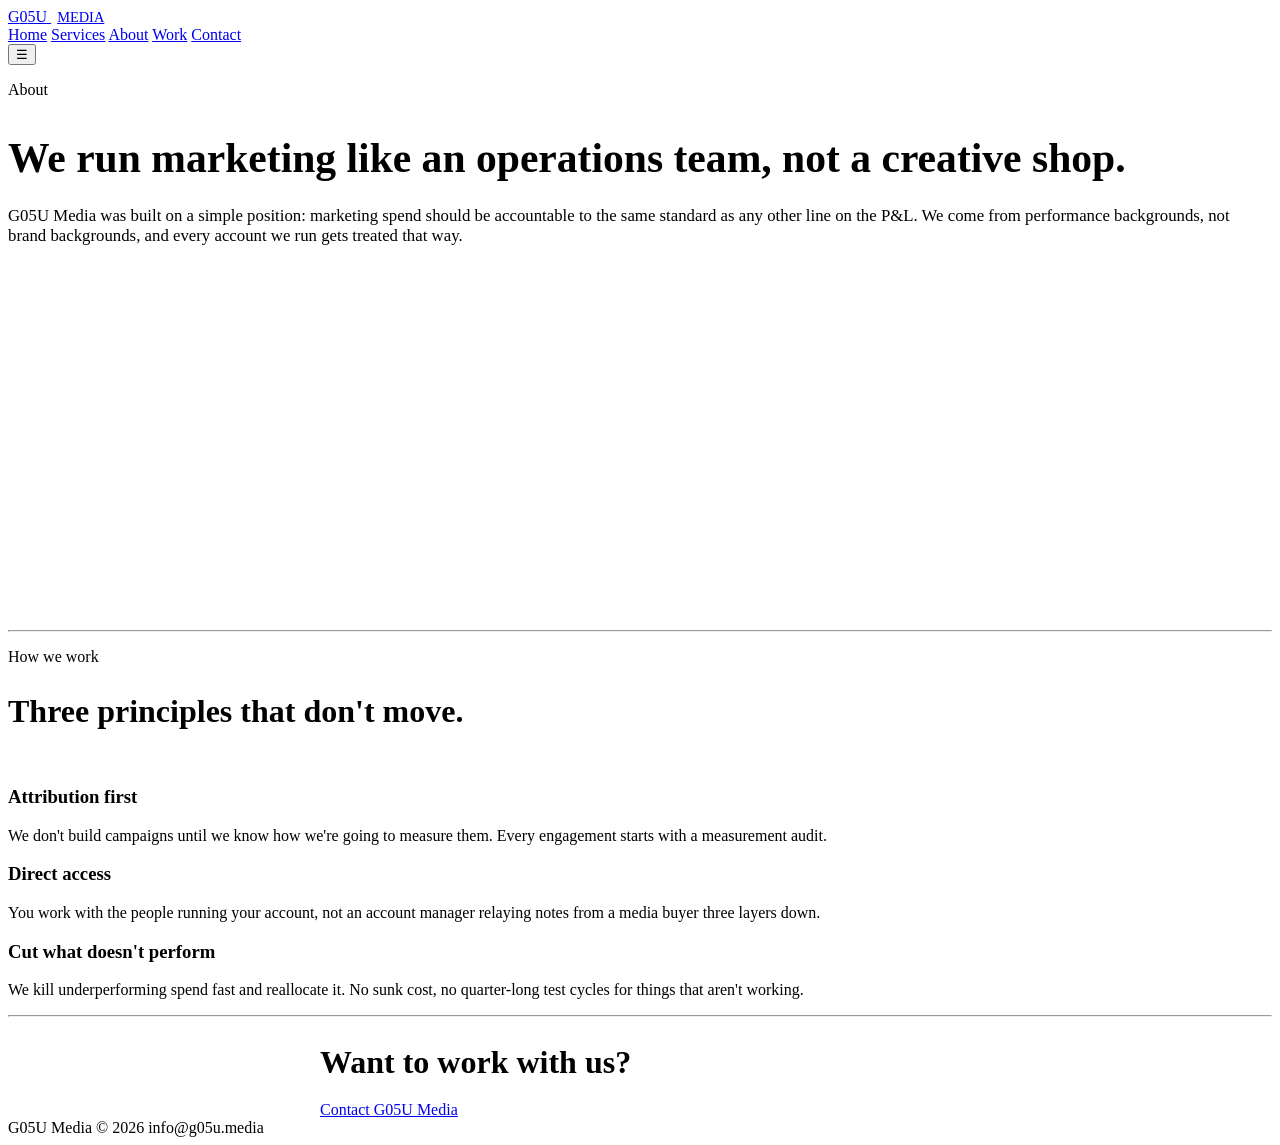
==== about.html @ c18c856d "Add files via upload" ====
<!DOCTYPE html>
<html lang="en">
<head>
<meta charset="UTF-8">
<meta name="viewport" content="width=device-width, initial-scale=1.0">
<title>About | G05U Media</title>
<meta name="description" content="About G05U Media, a performance-driven digital marketing agency.">
<link rel="stylesheet" href="css/style.css">
</head>
<body>

<header class="site">
  <nav class="nav wrap">
    <a href="index.html" class="logo">G<span class="zero">0</span>5U <span style="color:var(--ink-dim); font-weight:400; font-size:0.9rem; margin-left:6px;">MEDIA</span></a>
    <div class="nav-links">
      <a href="index.html">Home</a>
      <a href="services.html">Services</a>
      <a href="about.html" class="active">About</a>
      <a href="portfolio.html">Work</a>
      <a href="contact.html" class="btn">Contact</a>
    </div>
    <button class="mobile-toggle">&#9776;</button>
  </nav>
</header>

<section class="section-pad">
  <div class="wrap grid-2">
    <div class="reveal">
      <p class="eyebrow">About</p>
      <h1 style="font-size: 2.6rem; margin-bottom: 24px;">We run marketing like an operations team, not a creative shop.</h1>
      <p style="color: var(--ink-dim); font-size: 1.05rem;">
        G05U Media was built on a simple position: marketing spend should be accountable to the same standard as any other line on the P&amp;L. We come from performance backgrounds, not brand backgrounds, and every account we run gets treated that way.
      </p>
    </div>
    <div style="position: relative; min-height: 360px;">
      <div class="blade gold"></div>
    </div>
  </div>
</section>

<hr class="divider">

<section class="section-pad">
  <div class="wrap">
    <p class="eyebrow">How we work</p>
    <h2 style="font-size: 2rem; margin-bottom: 56px;">Three principles that don't move.</h2>
    <div class="grid-3">
      <div class="card reveal">
        <h3>Attribution first</h3>
        <p>We don't build campaigns until we know how we're going to measure them. Every engagement starts with a measurement audit.</p>
      </div>
      <div class="card reveal">
        <h3>Direct access</h3>
        <p>You work with the people running your account, not an account manager relaying notes from a media buyer three layers down.</p>
      </div>
      <div class="card reveal">
        <h3>Cut what doesn't perform</h3>
        <p>We kill underperforming spend fast and reallocate it. No sunk cost, no quarter-long test cycles for things that aren't working.</p>
      </div>
    </div>
  </div>
</section>

<hr class="divider">

<section class="section-pad">
  <div class="wrap center" style="max-width: 640px; margin: 0 auto;">
    <h2 style="font-size: 2rem; margin-bottom: 20px;">Want to work with us?</h2>
    <a href="contact.html" class="btn solid">Contact G05U Media</a>
  </div>
</section>

<footer class="site">
  <div class="wrap footer-row">
    <span class="mono">G0<span>5</span>U Media &copy; 2026</span>
    <span class="mono">info@g05u.media</span>
  </div>
</footer>

<script src="js/main.js"></script>
</body>
</html>
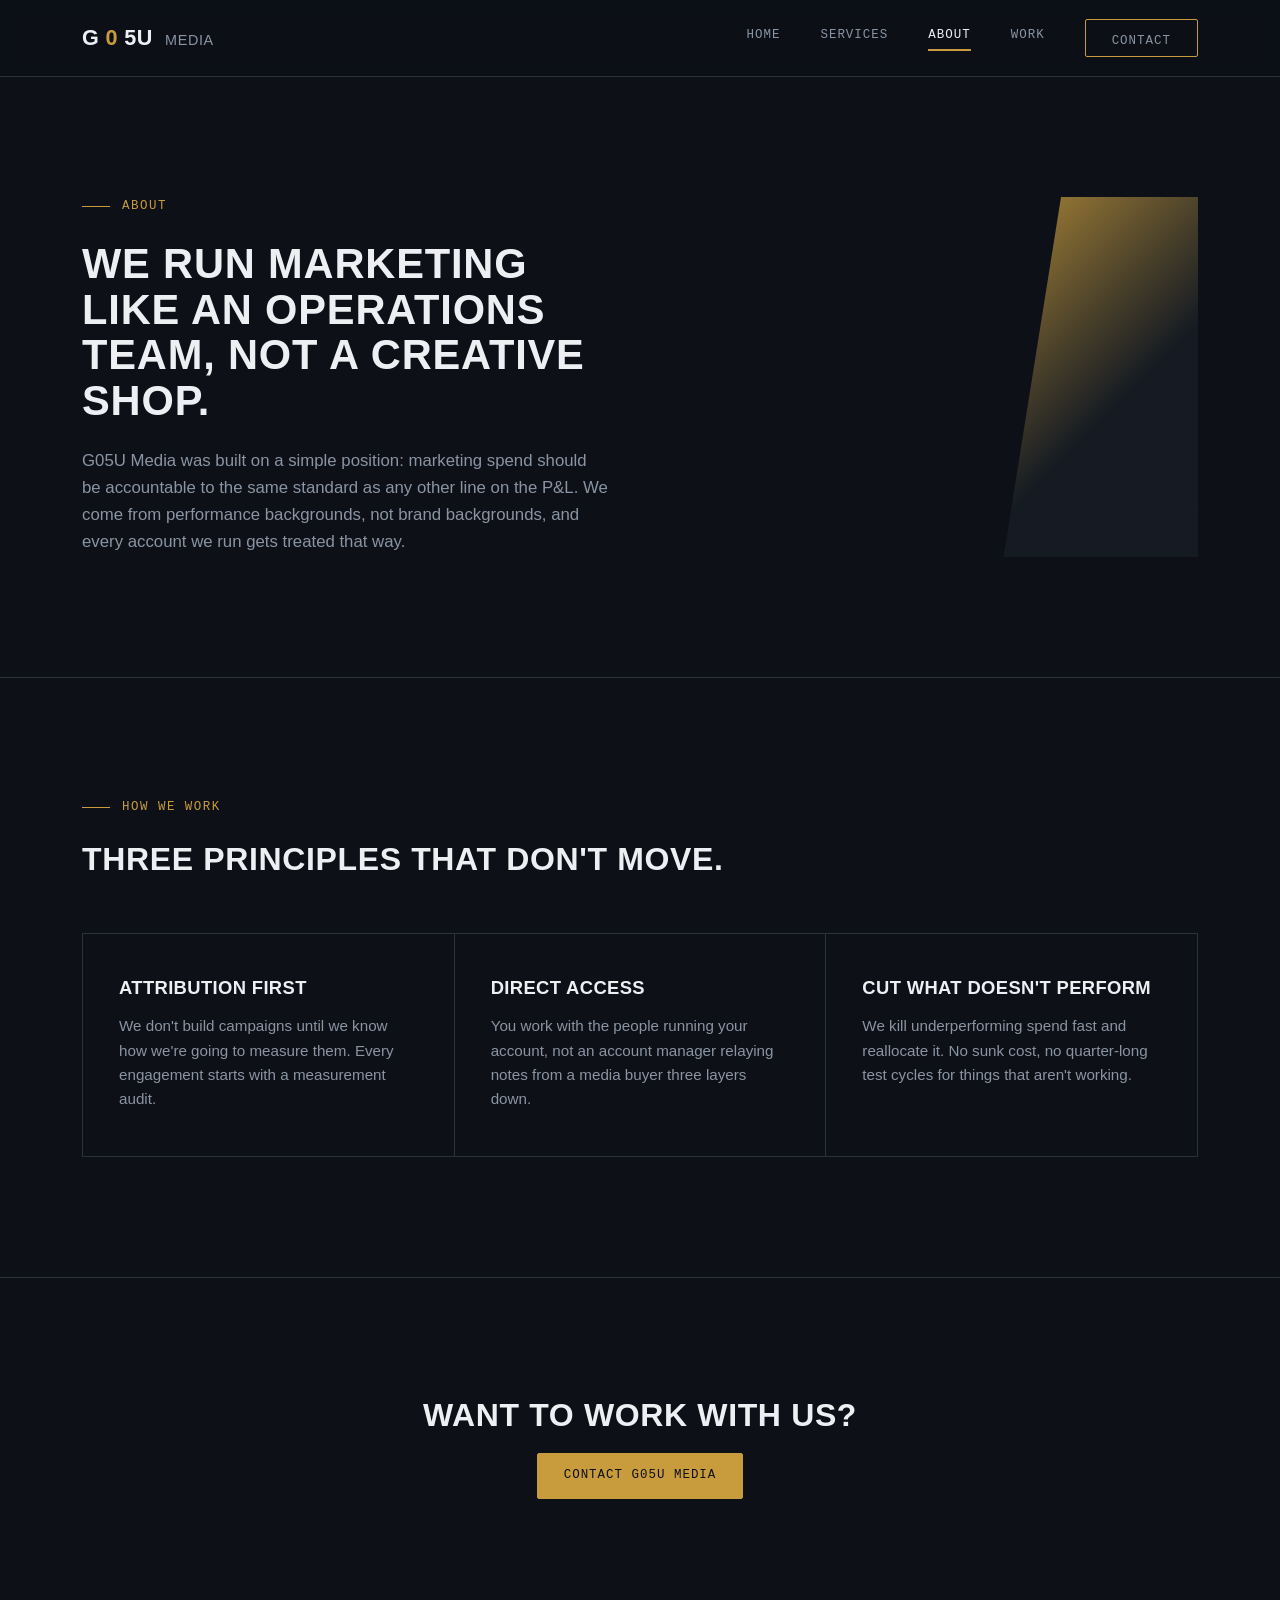
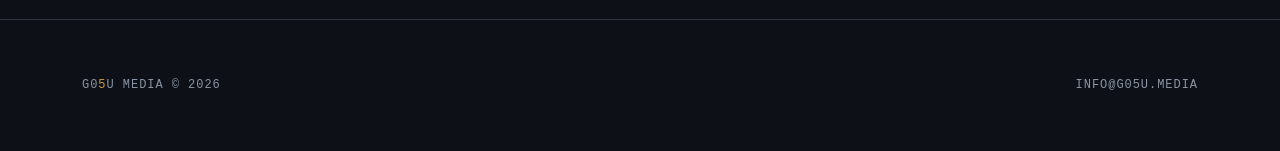
==== commit 803966b8: "Update about.html" ====
--- a/about.html
+++ b/about.html
@@ -5,7 +5,7 @@
 <meta name="viewport" content="width=device-width, initial-scale=1.0">
 <title>About | G05U Media</title>
 <meta name="description" content="About G05U Media, a performance-driven digital marketing agency.">
-<link rel="stylesheet" href="css/style.css">
+<link rel="stylesheet" href="style.css">
 </head>
 <body>
 
--- a/style.css
+++ b/style.css
@@ -0,0 +1,279 @@
+/* G05U MEDIA — design tokens
+   bg-deep    #0D1117
+   bg-panel   #161C24
+   steel      #3E6E8E
+   gold       #C89B3C
+   ink        #EDEFF2
+   ink-dim    #8A94A3
+   line       #2A323C
+*/
+
+@import url('https://fonts.googleapis.com/css2?family=Oswald:wght@400;500;600;700&family=Inter:wght@400;500;600&family=IBM+Plex+Mono:wght@500&display=swap');
+
+:root {
+  --bg-deep: #0D1117;
+  --bg-panel: #161C24;
+  --steel: #3E6E8E;
+  --gold: #C89B3C;
+  --ink: #EDEFF2;
+  --ink-dim: #8A94A3;
+  --line: #2A323C;
+  --radius: 2px;
+}
+
+* { margin: 0; padding: 0; box-sizing: border-box; }
+
+html { scroll-behavior: smooth; }
+
+body {
+  background: var(--bg-deep);
+  color: var(--ink);
+  font-family: 'Inter', sans-serif;
+  line-height: 1.6;
+  overflow-x: hidden;
+}
+
+h1, h2, h3, .display {
+  font-family: 'Oswald', sans-serif;
+  text-transform: uppercase;
+  letter-spacing: 0.02em;
+  font-weight: 600;
+  line-height: 1.1;
+}
+
+.mono {
+  font-family: 'IBM Plex Mono', monospace;
+  letter-spacing: 0.08em;
+  text-transform: uppercase;
+  font-size: 0.75rem;
+  color: var(--gold);
+}
+
+a { color: inherit; text-decoration: none; }
+
+img { max-width: 100%; display: block; }
+
+.wrap {
+  max-width: 1180px;
+  margin: 0 auto;
+  padding: 0 32px;
+}
+
+/* ---------- header ---------- */
+
+header.site {
+  position: sticky;
+  top: 0;
+  z-index: 100;
+  background: rgba(13, 17, 23, 0.92);
+  backdrop-filter: blur(8px);
+  border-bottom: 1px solid var(--line);
+}
+
+.nav {
+  display: flex;
+  align-items: center;
+  justify-content: space-between;
+  height: 76px;
+}
+
+.logo {
+  font-family: 'Oswald', sans-serif;
+  font-weight: 700;
+  font-size: 1.35rem;
+  letter-spacing: 0.03em;
+  display: flex;
+  align-items: baseline;
+  gap: 6px;
+}
+
+.logo span.zero { color: var(--gold); }
+
+.nav-links {
+  display: flex;
+  align-items: center;
+  gap: 40px;
+}
+
+.nav-links a {
+  font-family: 'IBM Plex Mono', monospace;
+  font-size: 0.78rem;
+  letter-spacing: 0.08em;
+  text-transform: uppercase;
+  color: var(--ink-dim);
+  transition: color 0.2s ease;
+  position: relative;
+  padding-bottom: 4px;
+}
+
+.nav-links a:hover,
+.nav-links a.active {
+  color: var(--ink);
+}
+
+.nav-links a.active::after {
+  content: '';
+  position: absolute;
+  left: 0; right: 0; bottom: -1px;
+  height: 2px;
+  background: var(--gold);
+}
+
+.btn {
+  display: inline-block;
+  font-family: 'IBM Plex Mono', monospace;
+  font-size: 0.78rem;
+  letter-spacing: 0.08em;
+  text-transform: uppercase;
+  padding: 12px 26px;
+  border: 1px solid var(--gold);
+  color: var(--gold);
+  border-radius: var(--radius);
+  transition: all 0.2s ease;
+  white-space: nowrap;
+}
+
+.btn:hover {
+  background: var(--gold);
+  color: var(--bg-deep);
+}
+
+.btn.solid {
+  background: var(--gold);
+  color: var(--bg-deep);
+}
+
+.btn.solid:hover {
+  background: transparent;
+  color: var(--gold);
+}
+
+.mobile-toggle { display: none; }
+
+/* ---------- hero / sections ---------- */
+
+section { position: relative; }
+
+.section-pad { padding: 120px 0; }
+
+.eyebrow {
+  font-family: 'IBM Plex Mono', monospace;
+  font-size: 0.78rem;
+  letter-spacing: 0.12em;
+  text-transform: uppercase;
+  color: var(--gold);
+  display: flex;
+  align-items: center;
+  gap: 12px;
+  margin-bottom: 24px;
+}
+
+.eyebrow::before {
+  content: '';
+  width: 28px;
+  height: 1px;
+  background: var(--gold);
+}
+
+.divider {
+  height: 1px;
+  background: var(--line);
+  border: none;
+}
+
+.grid-2 {
+  display: grid;
+  grid-template-columns: 1fr 1fr;
+  gap: 64px;
+  align-items: start;
+}
+
+.grid-3 {
+  display: grid;
+  grid-template-columns: repeat(3, 1fr);
+  gap: 1px;
+  background: var(--line);
+  border: 1px solid var(--line);
+}
+
+.card {
+  background: var(--bg-deep);
+  padding: 44px 36px;
+}
+
+.card h3 {
+  font-size: 1.15rem;
+  margin-bottom: 16px;
+  color: var(--ink);
+}
+
+.card p { color: var(--ink-dim); font-size: 0.95rem; }
+
+.card .idx {
+  font-family: 'IBM Plex Mono', monospace;
+  color: var(--steel);
+  font-size: 0.85rem;
+  margin-bottom: 20px;
+  display: block;
+}
+
+/* diagonal cut — signature element */
+.blade {
+  position: absolute;
+  top: 0; right: 0;
+  width: 42%;
+  height: 100%;
+  background: linear-gradient(135deg, var(--steel) 0%, var(--bg-panel) 55%);
+  clip-path: polygon(38% 0, 100% 0, 100% 100%, 12% 100%);
+  opacity: 0.9;
+}
+
+.blade.gold {
+  background: linear-gradient(135deg, var(--gold) 0%, var(--bg-panel) 60%);
+}
+
+/* ---------- footer ---------- */
+
+footer.site {
+  border-top: 1px solid var(--line);
+  padding: 56px 0;
+}
+
+.footer-row {
+  display: flex;
+  justify-content: space-between;
+  align-items: center;
+  flex-wrap: wrap;
+  gap: 24px;
+}
+
+.footer-row .mono { color: var(--ink-dim); }
+.footer-row .mono span { color: var(--gold); }
+
+/* ---------- utility ---------- */
+
+.center { text-align: center; }
+.mt-64 { margin-top: 64px; }
+.stat {
+  font-family: 'Oswald', sans-serif;
+  font-size: 2.6rem;
+  color: var(--gold);
+  line-height: 1;
+}
+.stat-label {
+  font-family: 'IBM Plex Mono', monospace;
+  font-size: 0.72rem;
+  letter-spacing: 0.08em;
+  text-transform: uppercase;
+  color: var(--ink-dim);
+  margin-top: 10px;
+}
+
+@media (max-width: 860px) {
+  .nav-links { display: none; }
+  .mobile-toggle { display: block; background: none; border: none; color: var(--ink); font-size: 1.4rem; }
+  .grid-2 { grid-template-columns: 1fr; gap: 40px; }
+  .grid-3 { grid-template-columns: 1fr; }
+  .section-pad { padding: 72px 0; }
+  .blade { display: none; }
+}
